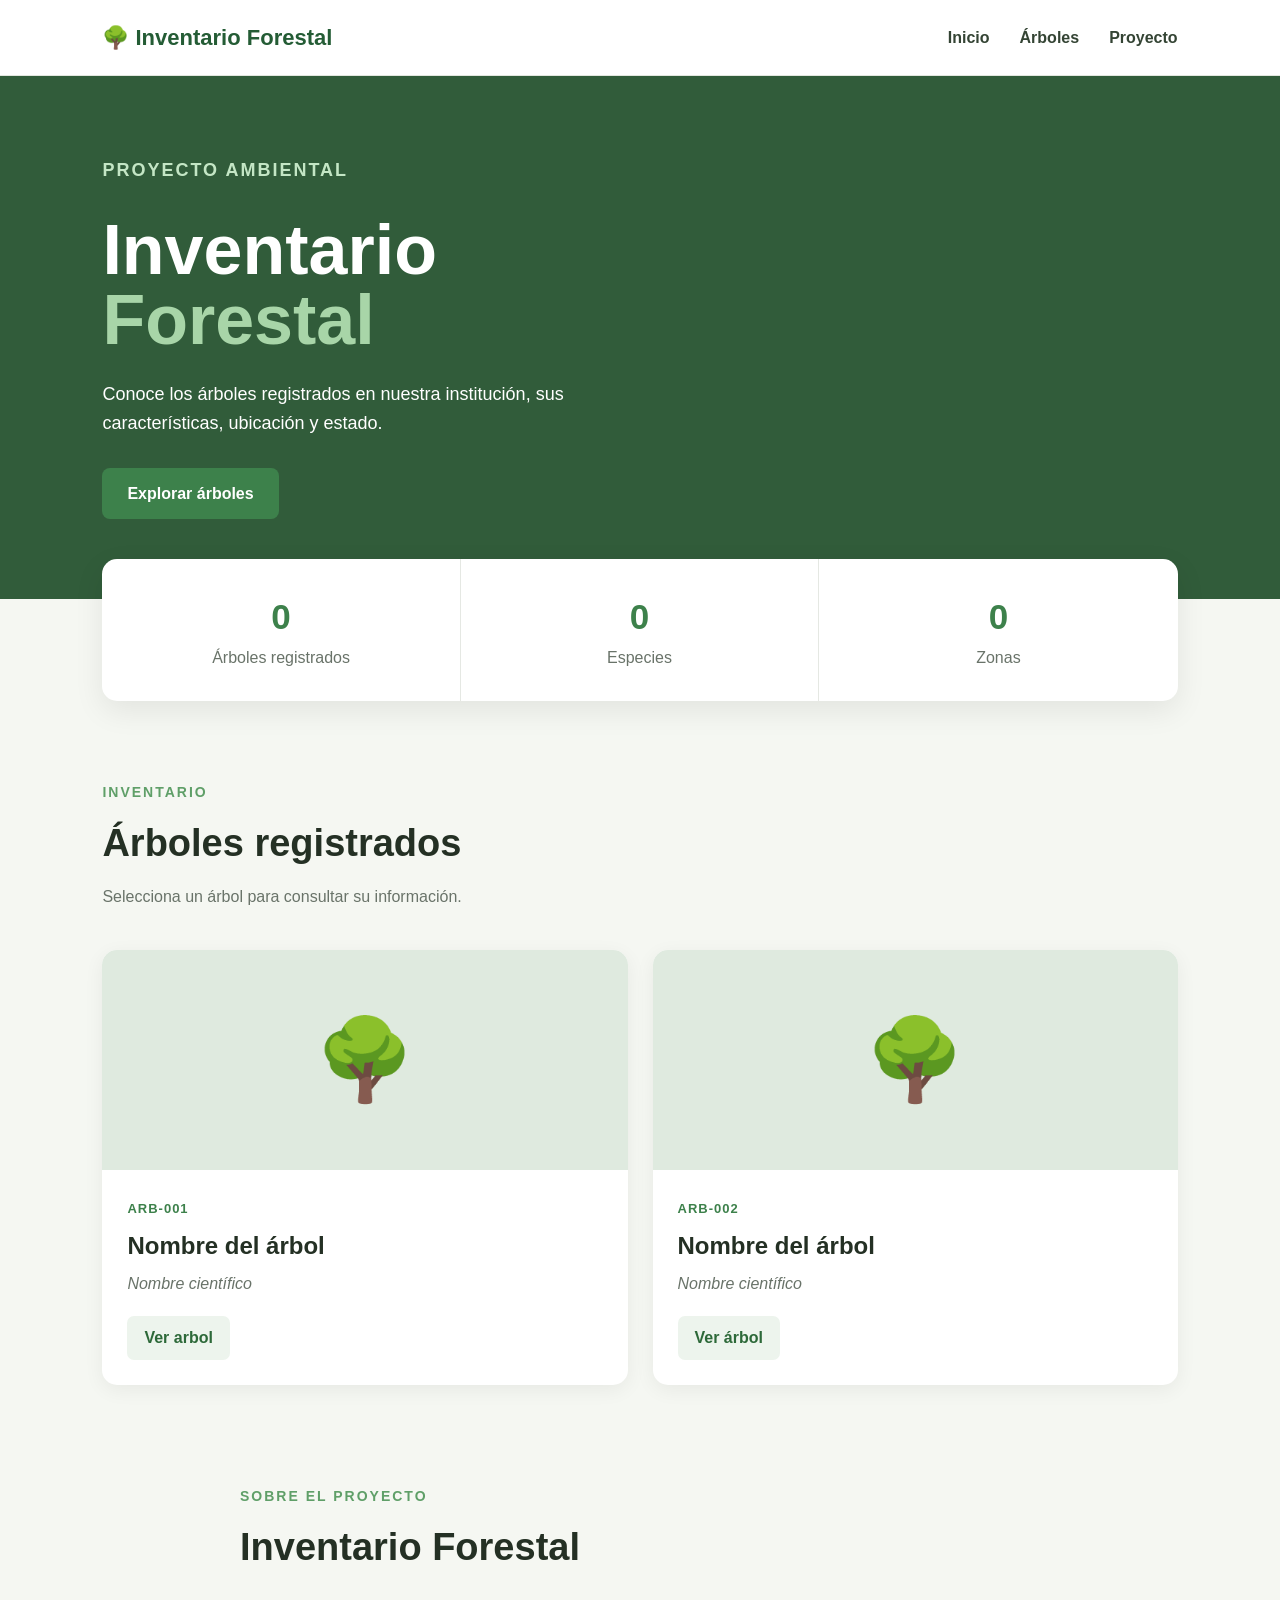
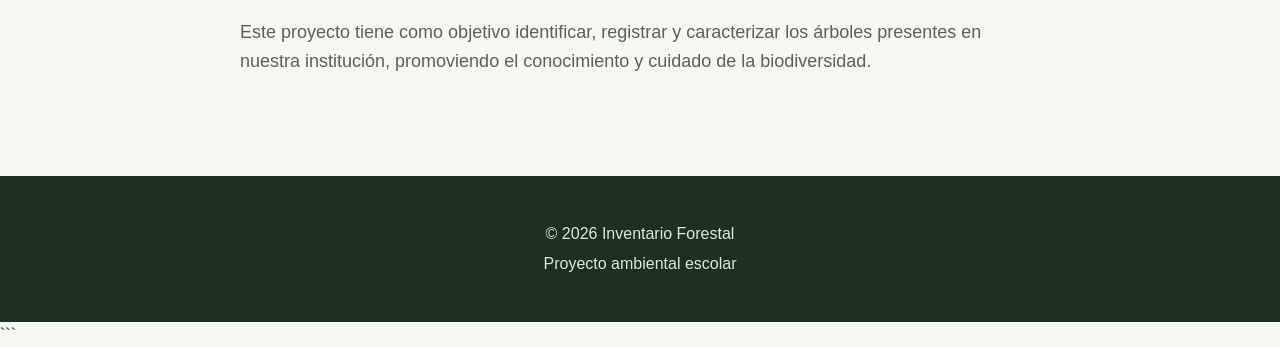
==== index.html @ 7aba9b7b "Add files via upload" ====
<!DOCTYPE html>
<html lang="es">
<head>
    <meta charset="UTF-8">
    <meta name="viewport" content="width=device-width, initial-scale=1.0">

    <title>Inventario Forestal</title>

    <!-- Conectar CSS -->
    <link rel="stylesheet" href="style.css">
</head>

<body>

    <!-- ENCABEZADO -->
    <header class="encabezado">

        <div class="logo">
            🌳 Inventario Forestal
        </div>

        <nav class="menu">
            <a href="#inicio">Inicio</a>
            <a href="#arboles">Árboles</a>
            <a href="#proyecto">Proyecto</a>
        </nav>

    </header>


    <!-- INICIO -->
    <main>

        <section id="inicio" class="hero">

            <div class="hero-texto">

                <p class="etiqueta">PROYECTO AMBIENTAL</p>

                <h1>
                    Inventario<br>
                    <span>Forestal</span>
                </h1>

                <p>
                    Conoce los árboles registrados en nuestra institución,
                    sus características, ubicación y estado.
                </p>

                <a href="#arboles" class="boton">
                    Explorar árboles
                </a>

            </div>

        </section>


        <!-- ESTADÍSTICAS -->
        <section class="estadisticas">

            <div class="estadistica">
                <h2>0</h2>
                <p>Árboles registrados</p>
            </div>

            <div class="estadistica">
                <h2>0</h2>
                <p>Especies</p>
            </div>

            <div class="estadistica">
                <h2>0</h2>
                <p>Zonas</p>
            </div>

        </section>


        <!-- ÁRBOLES -->
        <section id="arboles" class="seccion">

            <div class="titulo-seccion">

                <p class="etiqueta">INVENTARIO</p>

                <h2>Árboles registrados</h2>

                <p>
                    Selecciona un árbol para consultar su información.
                </p>

            </div>


            <div class="arboles-grid">

                <!-- ÁRBOL 001 -->
                <article class="tarjeta-arbol">

                    <div class="foto-arbol">
                        🌳
                    </div>

                    <div class="informacion-arbol">

                        <span class="codigo">
                            ARB-001
                        </span>

                        <h3>
                            Nombre del árbol
                        </h3>

                        <p>
                            Nombre científico
                        </p>

                        <a href="arbol.html?id=001" class="boton-pequeno">
                            Ver arbol
                        </a>

                    </div>

                </article>


                <!-- ÁRBOL 002 -->
                <article class="tarjeta-arbol">

                    <div class="foto-arbol">
                        🌳
                    </div>

                    <div class="informacion-arbol">

                        <span class="codigo">
                            ARB-002
                        </span>

                        <h3>
                            Nombre del árbol
                        </h3>

                        <p>
                            Nombre científico
                        </p>

                        <a href="arbol.html?id=002" class="boton-pequeno">
                            Ver árbol
                        </a>

                    </div>

                </article>


            </div>

        </section>


        <!-- INFORMACIÓN DEL PROYECTO -->
        <section id="proyecto" class="seccion proyecto">

            <div class="titulo-seccion">

                <p class="etiqueta">SOBRE EL PROYECTO</p>

                <h2>Inventario Forestal</h2>

            </div>

            <p>
                Este proyecto tiene como objetivo identificar, registrar
                y caracterizar los árboles presentes en nuestra institución,
                promoviendo el conocimiento y cuidado de la biodiversidad.
            </p>

        </section>

    </main>


    <!-- PIE DE PÁGINA -->
    <footer>

        <p>
            © 2026 Inventario Forestal
        </p>

        <p>
            Proyecto ambiental escolar
        </p>

    </footer>


</body>
</html>
```
---- style.css ----
/* CONFIGURACIÓN GENERAL */

* {
    margin: 0;
    padding: 0;
    box-sizing: border-box;
}

html {
    scroll-behavior: smooth;
}

body {
    font-family: Arial, Helvetica, sans-serif;
    background-color: #f5f7f2;
    color: #243024;
    line-height: 1.6;
}


/* ENCABEZADO */

.encabezado {
    width: 100%;
    padding: 20px 8%;

    display: flex;
    justify-content: space-between;
    align-items: center;

    background-color: white;
    border-bottom: 1px solid #e2e7df;

    position: sticky;
    top: 0;
    z-index: 100;
}

.logo {
    font-size: 22px;
    font-weight: bold;
    color: #245c35;
}

.menu {
    display: flex;
    gap: 30px;
}

.menu a {
    text-decoration: none;
    color: #344434;
    font-weight: bold;
}

.menu a:hover {
    color: #2d7a42;
}


/* PORTADA */

.hero {
    min-height: 500px;
    padding: 80px 8%;

    display: flex;
    align-items: center;

    background-color: #315c3a;
}

.hero-texto {
    max-width: 650px;
    color: white;
}

.etiqueta {
    color: #5f9f68;
    font-size: 14px;
    font-weight: bold;
    letter-spacing: 2px;
    margin-bottom: 10px;
}

.hero .etiqueta {
    color: #c4e6c5;
}

.hero h1 {
    font-size: 70px;
    line-height: 1;
    margin-bottom: 25px;
}

.hero h1 span {
    color: #a8d5a8;
}

.hero p {
    font-size: 18px;
    max-width: 550px;
    margin-bottom: 30px;
}


/* BOTÓN */

.boton {
    display: inline-block;

    padding: 13px 25px;

    background-color: #3d814b;
    color: white;

    text-decoration: none;

    border-radius: 8px;

    font-weight: bold;
}

.boton:hover {
    background-color: #2f693b;
}


/* ESTADÍSTICAS */

.estadisticas {
    width: 84%;
    max-width: 1100px;

    margin: -40px auto 80px;

    display: grid;
    grid-template-columns: repeat(3, 1fr);

    background-color: white;

    border-radius: 15px;

    box-shadow: 0 10px 30px rgba(0, 0, 0, 0.08);

    overflow: hidden;
}

.estadistica {
    padding: 30px;
    text-align: center;

    border-right: 1px solid #e5e8e3;
}

.estadistica:last-child {
    border-right: none;
}

.estadistica h2 {
    font-size: 35px;
    color: #3d814b;
}

.estadistica p {
    color: #697369;
}


/* SECCIONES */

.seccion {
    width: 84%;
    max-width: 1100px;

    margin: 0 auto 100px;
}

.titulo-seccion {
    margin-bottom: 40px;
}

.titulo-seccion h2 {
    font-size: 38px;
    margin-bottom: 10px;
}

.titulo-seccion > p:last-child {
    color: #697369;
}


/* TARJETAS DE ÁRBOLES */

.arboles-grid {
    display: grid;
    grid-template-columns: repeat(2, 1fr);
    gap: 25px;
}

.tarjeta-arbol {
    background-color: white;

    border-radius: 15px;

    overflow: hidden;

    box-shadow: 0 5px 20px rgba(0, 0, 0, 0.06);
}

.tarjeta-arbol:hover {
    transform: translateY(-5px);
}

.foto-arbol {
    height: 220px;

    display: flex;
    justify-content: center;
    align-items: center;

    background-color: #dfeadf;

    font-size: 80px;
}

.informacion-arbol {
    padding: 25px;
}

.codigo {
    display: inline-block;

    margin-bottom: 8px;

    color: #3d814b;

    font-size: 13px;

    font-weight: bold;

    letter-spacing: 1px;
}

.informacion-arbol h3 {
    font-size: 24px;
    margin-bottom: 5px;
}

.informacion-arbol p {
    color: #697369;
    font-style: italic;
    margin-bottom: 20px;
}

.boton-pequeno {
    display: inline-block;

    padding: 9px 17px;

    background-color: #edf4ed;

    color: #2d6939;

    text-decoration: none;

    border-radius: 7px;

    font-weight: bold;
}

.boton-pequeno:hover {
    background-color: #dcebdc;
}


/* INFORMACIÓN DEL PROYECTO */

.proyecto {
    max-width: 800px;
}

.proyecto > p {
    font-size: 18px;
    color: #596359;
}


/* PIE DE PÁGINA */

footer {
    padding: 40px 8%;

    text-align: center;

    background-color: #1e3022;

    color: #dce7dc;
}

footer p {
    margin: 5px;
}


/* CELULARES */

@media (max-width: 700px) {

    .encabezado {
        padding: 15px 5%;
    }

    .menu {
        gap: 12px;
    }

    .menu a {
        font-size: 14px;
    }

    .hero {
        min-height: 450px;
        padding: 60px 8%;
    }

    .hero h1 {
        font-size: 50px;
    }

    .estadisticas {
        width: 90%;
        grid-template-columns: 1fr;
        margin-top: -30px;
    }

    .estadistica {
        border-right: none;
        border-bottom: 1px solid #e5e8e3;
    }

    .estadistica:last-child {
        border-bottom: none;
    }

    .arboles-grid {
        grid-template-columns: 1fr;
    }

    .seccion {
        width: 90%;
    }

}
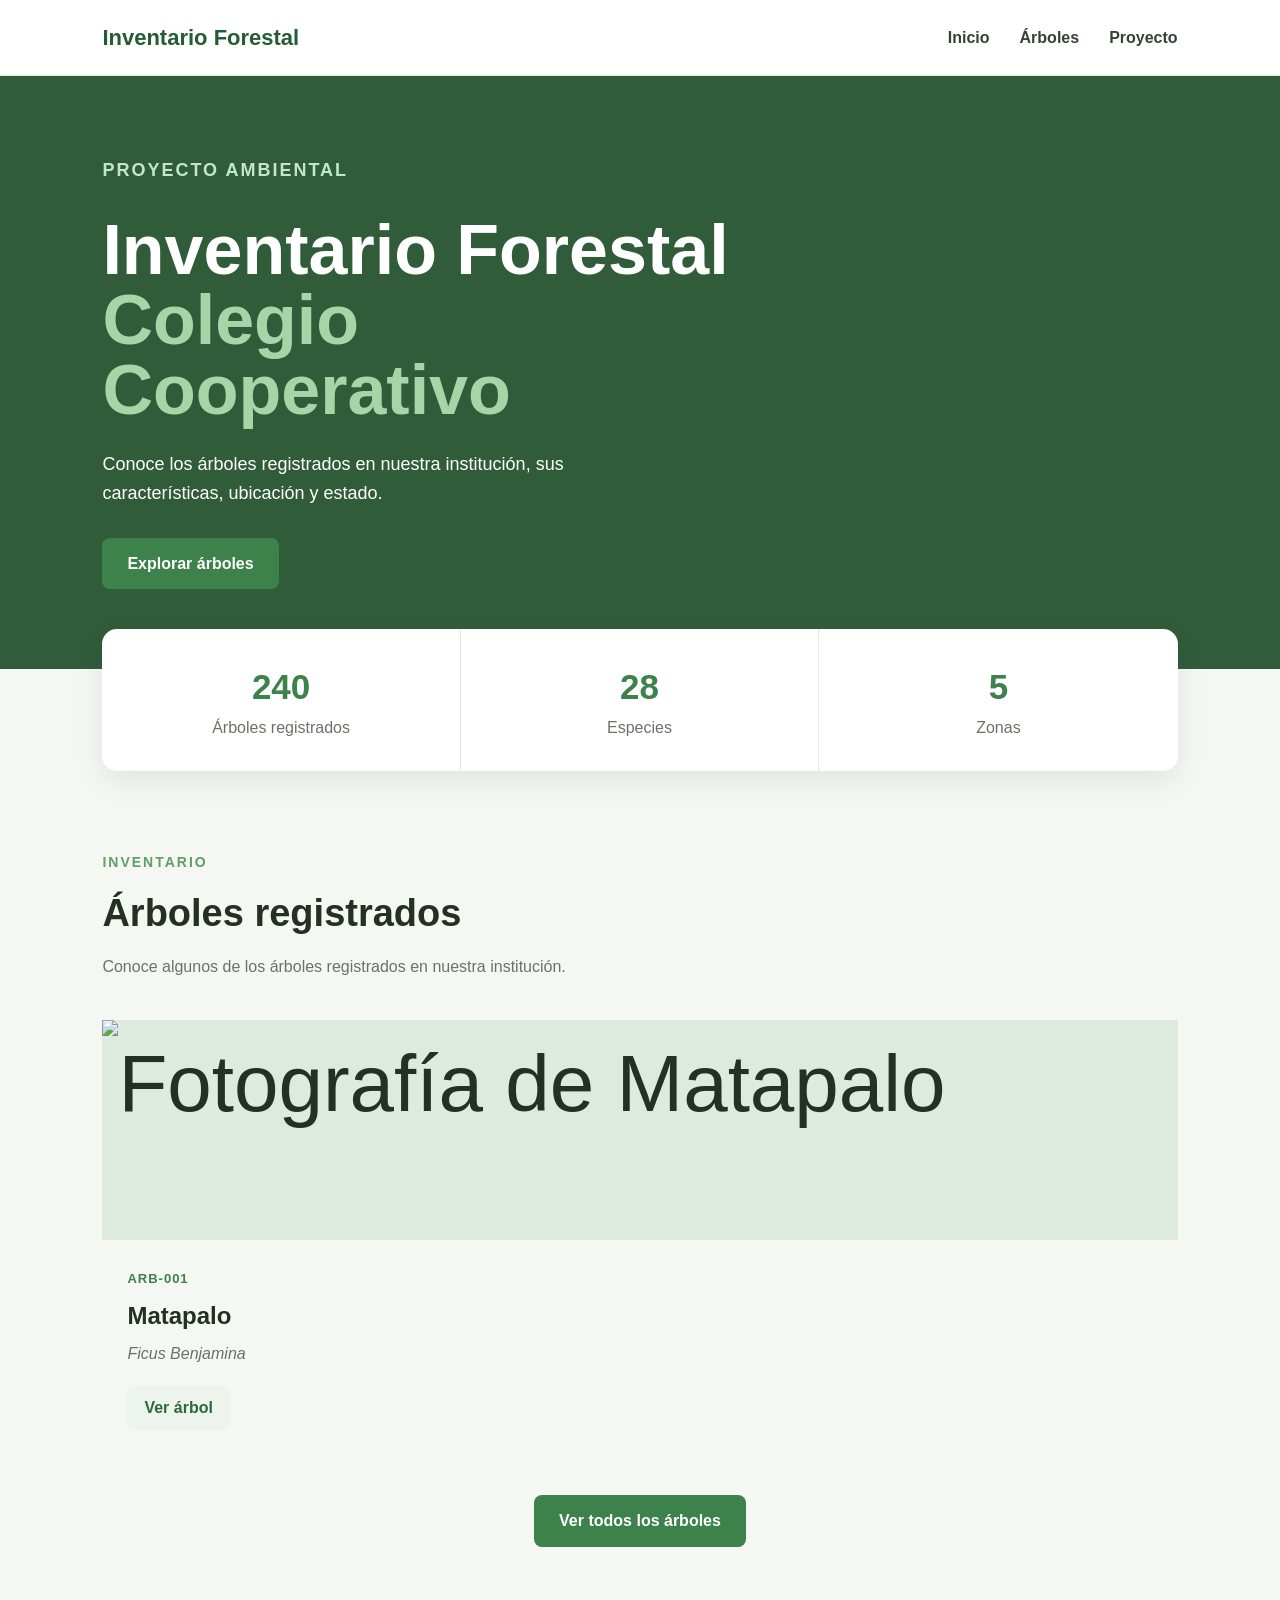
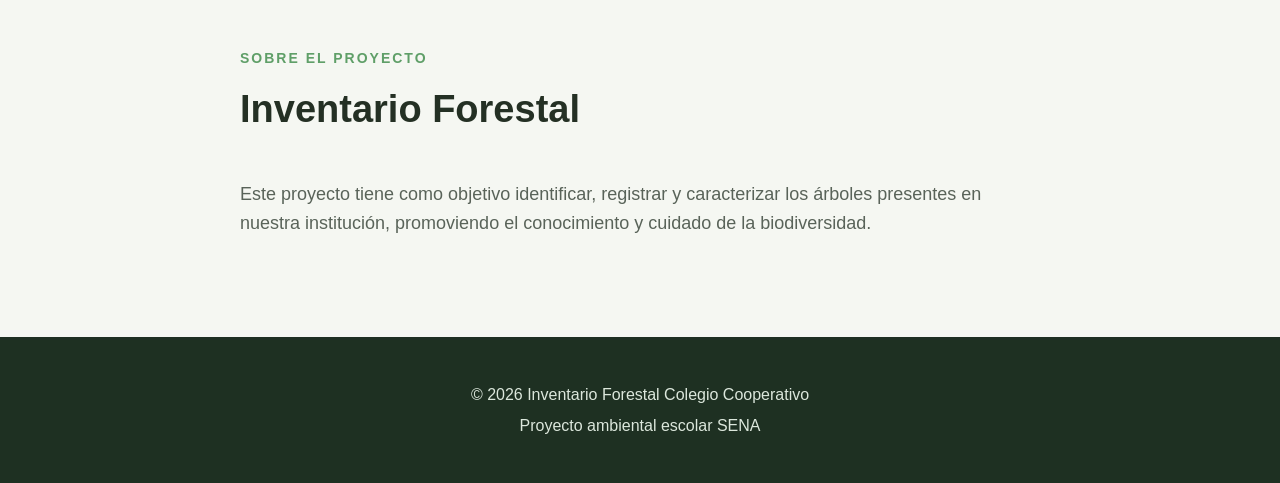
==== commit ec898c73: "Add files via upload" ====
--- a/index.html
+++ b/index.html
@@ -1,13 +1,12 @@
-
 <!DOCTYPE html>
 <html lang="es">
+
 <head>
     <meta charset="UTF-8">
     <meta name="viewport" content="width=device-width, initial-scale=1.0">
 
     <title>Inventario Forestal</title>
 
-    <!-- Conectar CSS -->
     <link rel="stylesheet" href="style.css">
 </head>
 
@@ -17,7 +16,7 @@
     <header class="encabezado">
 
         <div class="logo">
-            🌳 Inventario Forestal
+            Inventario Forestal
         </div>
 
         <nav class="menu">
@@ -29,18 +28,21 @@
     </header>
 
 
-    <!-- INICIO -->
+    <!-- CONTENIDO PRINCIPAL -->
     <main>
 
+        <!-- INICIO -->
         <section id="inicio" class="hero">
 
             <div class="hero-texto">
 
-                <p class="etiqueta">PROYECTO AMBIENTAL</p>
+                <p class="etiqueta">
+                    PROYECTO AMBIENTAL
+                </p>
 
                 <h1>
-                    Inventario<br>
-                    <span>Forestal</span>
+                    Inventario Forestal<br>
+                    <span>Colegio Cooperativo</span>
                 </h1>
 
                 <p>
@@ -61,100 +63,117 @@
         <section class="estadisticas">
 
             <div class="estadistica">
-                <h2>0</h2>
-                <p>Árboles registrados</p>
-            </div>
+
+                <h2>240</h2>
+
+                <p>
+                    Árboles registrados
+                </p>
+
+            </div>
+
 
             <div class="estadistica">
-                <h2>0</h2>
-                <p>Especies</p>
-            </div>
+
+                <h2>28</h2>
+
+                <p>
+                    Especies
+                </p>
+
+            </div>
+
 
             <div class="estadistica">
-                <h2>0</h2>
-                <p>Zonas</p>
+
+                <h2>5</h2>
+
+                <p>
+                    Zonas
+                </p>
+
             </div>
 
         </section>
 
 
-        <!-- ÁRBOLES -->
+        <!-- CATÁLOGO DE ÁRBOLES -->
         <section id="arboles" class="seccion">
 
             <div class="titulo-seccion">
 
-                <p class="etiqueta">INVENTARIO</p>
-
-                <h2>Árboles registrados</h2>
-
-                <p>
-                    Selecciona un árbol para consultar su información.
-                </p>
-
-            </div>
-
-
-            <div class="arboles-grid">
-
-                <!-- ÁRBOL 001 -->
-                <article class="tarjeta-arbol">
-
-                    <div class="foto-arbol">
-                        🌳
-                    </div>
-
-                    <div class="informacion-arbol">
-
-                        <span class="codigo">
-                            ARB-001
-                        </span>
-
-                        <h3>
-                            Nombre del árbol
-                        </h3>
-
-                        <p>
-                            Nombre científico
-                        </p>
-
-                        <a href="arbol.html?id=001" class="boton-pequeno">
-                            Ver arbol
-                        </a>
-
-                    </div>
-
-                </article>
-
-
-                <!-- ÁRBOL 002 -->
-                <article class="tarjeta-arbol">
-
-                    <div class="foto-arbol">
-                        🌳
-                    </div>
-
-                    <div class="informacion-arbol">
-
-                        <span class="codigo">
-                            ARB-002
-                        </span>
-
-                        <h3>
-                            Nombre del árbol
-                        </h3>
-
-                        <p>
-                            Nombre científico
-                        </p>
-
-                        <a href="arbol.html?id=002" class="boton-pequeno">
-                            Ver árbol
-                        </a>
-
-                    </div>
-
-                </article>
-
+                <p class="etiqueta">
+                    INVENTARIO
+                </p>
+
+                <h2>
+                    Árboles registrados
+                </h2>
+
+                <p>
+                    Conoce algunos de los árboles registrados
+                    en nuestra institución.
+                </p>
+
+            </div>
+
+
+            <!-- TARJETA QUE CAMBIA AUTOMÁTICAMENTE -->
+            <div class="catalogo-arbol">
+
+                <div class="foto-arbol">
+
+                    <img
+                        id="catalogoImagen"
+                        src=""
+                        alt="Fotografía del árbol"
+                    >
+
+                </div>
+
+
+                <div class="informacion-arbol">
+
+                    <span
+                        class="codigo"
+                        id="catalogoCodigo"
+                    >
+                        ARB-001
+                    </span>
+
+
+                    <h3 id="catalogoNombre">
+                        Nombre del árbol
+                    </h3>
+
+
+                    <p id="catalogoCientifico">
+                        Nombre científico
+                    </p>
+
+
+                    <a
+                        id="catalogoBoton"
+                        href="#"
+                        class="boton-pequeno"
+                    >
+                        Ver árbol
+                    </a>
+
+                </div>
+
+            </div>
+
+
+            <!-- ÚNICO BOTÓN PARA VER TODOS -->
+            <div style="text-align: center; margin-top: 40px;">
+
+                <a
+                    href="arboles.html"
+                    class="boton"
+                >
+                    Ver todos los árboles
+                </a>
 
             </div>
 
@@ -162,15 +181,23 @@
 
 
         <!-- INFORMACIÓN DEL PROYECTO -->
-        <section id="proyecto" class="seccion proyecto">
+        <section
+            id="proyecto"
+            class="seccion proyecto"
+        >
 
             <div class="titulo-seccion">
 
-                <p class="etiqueta">SOBRE EL PROYECTO</p>
-
-                <h2>Inventario Forestal</h2>
-
-            </div>
+                <p class="etiqueta">
+                    SOBRE EL PROYECTO
+                </p>
+
+                <h2>
+                    Inventario Forestal
+                </h2>
+
+            </div>
+
 
             <p>
                 Este proyecto tiene como objetivo identificar, registrar
@@ -187,16 +214,88 @@
     <footer>
 
         <p>
-            © 2026 Inventario Forestal
+            © 2026 Inventario Forestal Colegio Cooperativo
         </p>
 
         <p>
-            Proyecto ambiental escolar
+            Proyecto ambiental escolar SENA
         </p>
 
     </footer>
 
 
+    <!-- CARGAR LOS DATOS DE LOS ÁRBOLES -->
+    <script src="datos.js"></script>
+
+
+    <!-- CATÁLOGO AUTOMÁTICO -->
+    <script>
+
+        const idsArboles = Object.keys(arboles);
+
+        let posicion = 0;
+
+
+        function mostrarArbol() {
+
+            const id = idsArboles[posicion];
+
+            const arbol = arboles[id];
+
+
+            // Imagen del árbol
+            document.getElementById("catalogoImagen").src =
+                arbol.imagen;
+
+
+            // Nombre alternativo de la imagen
+            document.getElementById("catalogoImagen").alt =
+                "Fotografía de " + arbol.nombre;
+
+
+            // Código
+            document.getElementById("catalogoCodigo").textContent =
+                arbol.codigo;
+
+
+            // Nombre común
+            document.getElementById("catalogoNombre").textContent =
+                arbol.nombre;
+
+
+            // Nombre científico
+            document.getElementById("catalogoCientifico").textContent =
+                arbol.cientifico;
+
+
+            // Botón "Ver árbol"
+            document.getElementById("catalogoBoton").href =
+                "arbol.html?id=" + id;
+
+        }
+
+
+        // Mostrar el primer árbol
+        mostrarArbol();
+
+
+        // Cambiar de árbol cada 4 segundos
+        setInterval(function () {
+
+            posicion++;
+
+            if (posicion >= idsArboles.length) {
+
+                posicion = 0;
+
+            }
+
+            mostrarArbol();
+
+        }, 4000);
+
+    </script>
+
 </body>
-</html>
-```
+
+</html>
--- a/style.css
+++ b/style.css
@@ -17,8 +17,12 @@
     color: #243024;
     line-height: 1.6;
 }
-
-
+.foto-arbol img {
+    width: 100%;
+    height: 100%;
+    object-fit: cover;
+    display: block;
+}
 /* ENCABEZADO */
 
 .encabezado {
